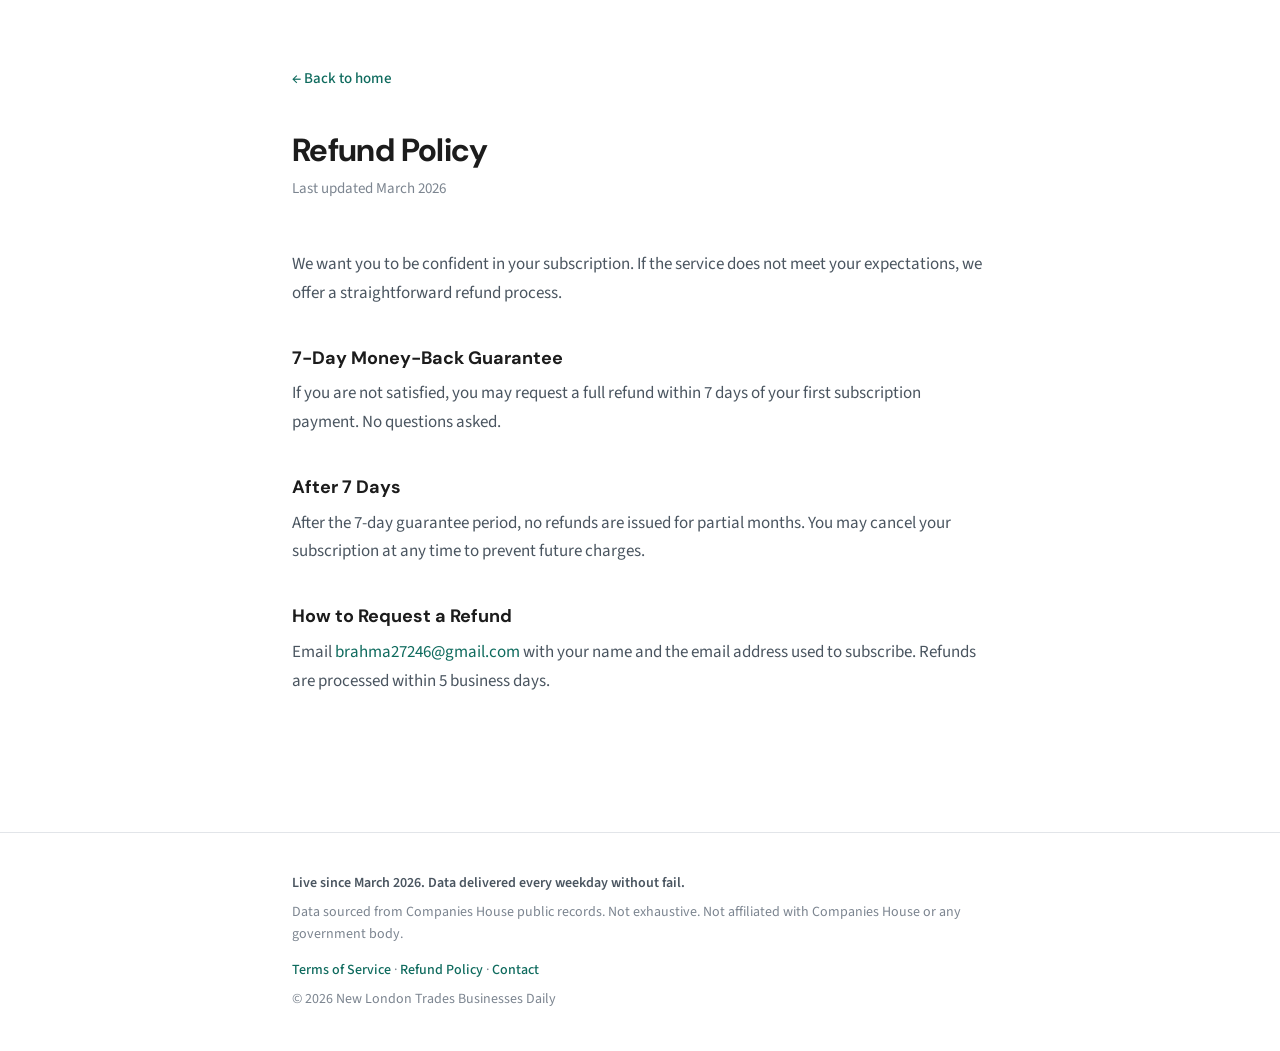
==== refund.html @ 19acf345 "Full redesign: new CSS, Terms, Refund Policy, Lemon Squeezy Co-Authored-By: Claude Sonnet 4.6 <norep" ====
<!DOCTYPE html>
<html lang="en">
<head>
  <meta charset="UTF-8" />
  <meta name="viewport" content="width=device-width, initial-scale=1.0" />
  <title>Refund Policy — New London Trades Businesses Daily</title>
  <meta name="description" content="Refund Policy for New London Trades Businesses Daily." />
  <link rel="preconnect" href="https://fonts.googleapis.com" />
  <link rel="preconnect" href="https://fonts.gstatic.com" crossorigin />
  <link href="https://fonts.googleapis.com/css2?family=DM+Sans:wght@500;700&family=Source+Sans+3:wght@400;600&display=swap" rel="stylesheet" />
  <link rel="stylesheet" href="styles.css" />
</head>
<body>

  <div class="legal-page">
    <div class="container">

      <a class="back-link" href="index.html">← Back to home</a>

      <h1>Refund Policy</h1>
      <p class="legal-subtitle">Last updated March 2026</p>

      <div class="legal-section">
        <p>We want you to be confident in your subscription. If the service does not meet your expectations, we offer a straightforward refund process.</p>
      </div>

      <div class="legal-section">
        <h2>7-Day Money-Back Guarantee</h2>
        <p>If you are not satisfied, you may request a full refund within 7 days of your first subscription payment. No questions asked.</p>
      </div>

      <div class="legal-section">
        <h2>After 7 Days</h2>
        <p>After the 7-day guarantee period, no refunds are issued for partial months. You may cancel your subscription at any time to prevent future charges.</p>
      </div>

      <div class="legal-section">
        <h2>How to Request a Refund</h2>
        <p>Email <a href="mailto:brahma27246@gmail.com">brahma27246@gmail.com</a> with your name and the email address used to subscribe. Refunds are processed within 5 business days.</p>
      </div>

    </div>
  </div>

  <!-- ── Footer ── -->
  <footer>
    <div class="container">
      <p class="footer-trust">Live since March 2026. Data delivered every weekday without fail.</p>
      <p>Data sourced from Companies House public records. Not exhaustive. Not affiliated with Companies House or any government body.</p>
      <p class="footer-nav"><a href="terms.html">Terms of Service</a> · <a href="refund.html">Refund Policy</a> · <a href="mailto:brahma27246@gmail.com">Contact</a></p>
      <p>© 2026 New London Trades Businesses Daily</p>
    </div>
  </footer>

</body>
</html>
---- styles.css ----
/* ============================================================
   New London Trades Businesses Daily — styles.css
   Complete production stylesheet
   ============================================================ */

/* ── Google Fonts ── */

@import url('https://fonts.googleapis.com/css2?family=DM+Sans:wght@500;700&family=Source+Sans+3:wght@400;600&display=swap');

/* ── Custom Properties ── */

:root {
  --accent:            #0f6b5e;
  --accent-hover:      #0b5249;
  --accent-light:      #e8f4f1;
  --bg:                #ffffff;
  --bg-subtle:         #f7f9f8;
  --text:              #1c1c1c;
  --text-secondary:    #4a5560;
  --text-muted:        #7c8590;
  --border:            #e2e5e9;
  --table-header-bg:   #f0f5f3;
  --table-stripe:      #fafcfb;
  --max-width:         760px;
}

/* ── Reset ── */

*, *::before, *::after {
  box-sizing: border-box;
  margin: 0;
  padding: 0;
}

/* ── Base ── */

body {
  font-family: "Source Sans 3", -apple-system, BlinkMacSystemFont,
               "Segoe UI", sans-serif;
  font-size: 1.0625rem;
  font-weight: 400;
  line-height: 1.7;
  color: var(--text);
  background: var(--bg);
  -webkit-font-smoothing: antialiased;
  -moz-osx-font-smoothing: grayscale;
}

h1, h2, h3, .step-number {
  font-family: "DM Sans", -apple-system, BlinkMacSystemFont,
               "Segoe UI", sans-serif;
}

.container {
  max-width: var(--max-width);
  margin: 0 auto;
  padding: 0 2rem;
}

a {
  color: var(--accent);
  text-decoration: none;
}

a:hover {
  text-decoration: underline;
}

/* ── Header / Hero ── */

header {
  padding: 4rem 0 3.5rem;
}

.headline {
  font-size: 2.5rem;
  font-weight: 700;
  line-height: 1.15;
  color: var(--text);
  letter-spacing: -0.02em;
  margin-bottom: 1.25rem;
}

.value-prop {
  font-size: 1.25rem;
  font-weight: 500;
  line-height: 1.5;
  color: var(--accent);
  margin-bottom: 1rem;
  font-family: "DM Sans", -apple-system, BlinkMacSystemFont, "Segoe UI", sans-serif;
}

.subheadline {
  font-size: 1.0625rem;
  color: var(--text-secondary);
  margin-bottom: 0.6rem;
}

.description {
  font-size: 1.0625rem;
  line-height: 1.7;
  color: var(--text-secondary);
}

/* Separator below hero */
header::after {
  content: "";
  display: block;
  margin-top: 3.5rem;
  border-bottom: 1px solid var(--border);
}

/* ── Sections ── */

section {
  padding: 5rem 0;
}

/* ── Section headings ── */

h2 {
  font-size: 1.5rem;
  font-weight: 700;
  color: var(--text);
  margin-bottom: 1.5rem;
  line-height: 1.2;
}

/* ── Proof / Volume section ── */

.proof-title {
  font-size: 1.75rem;
  font-weight: 700;
  color: var(--text);
  margin-bottom: 0.875rem;
  letter-spacing: -0.01em;
  font-family: "DM Sans", -apple-system, BlinkMacSystemFont, "Segoe UI", sans-serif;
  line-height: 1.2;
}

.proof-body {
  font-size: 1.0625rem;
  color: var(--text-secondary);
  line-height: 1.7;
}

/* ── Feature lists ── */

ul.feature-list {
  list-style: none;
  padding: 0;
  display: flex;
  flex-direction: column;
  gap: 0.75rem;
}

ul.feature-list li {
  padding-left: 1.5rem;
  position: relative;
  font-size: 1.0625rem;
  color: var(--text-secondary);
  line-height: 1.6;
}

ul.feature-list li::before {
  content: "–";
  position: absolute;
  left: 0;
  color: var(--accent);
  font-weight: 600;
}

/* ── How it works ── */

.section-how {
  background: var(--bg-subtle);
}

.section-how > .container {
  padding-top: 3rem;
  padding-bottom: 3rem;
  border-radius: 8px;
}

.steps {
  display: grid;
  grid-template-columns: repeat(3, 1fr);
  gap: 2rem;
  margin-top: 0.5rem;
}

.step-number {
  font-size: 2.5rem;
  font-weight: 700;
  color: var(--accent);
  line-height: 1;
  margin-bottom: 0.75rem;
}

.step-title {
  font-size: 1.0625rem;
  font-weight: 700;
  color: var(--text);
  margin-bottom: 0.5rem;
  font-family: "DM Sans", -apple-system, BlinkMacSystemFont, "Segoe UI", sans-serif;
}

.step-desc {
  font-size: 1rem;
  color: var(--text-secondary);
  line-height: 1.6;
}

/* ── Sample table (visual centrepiece) ── */

.section-table {
  padding: 5rem 0;
}

.section-table h2 {
  font-size: 1.5rem;
  margin-bottom: 1.75rem;
}

.table-wrap {
  overflow-x: auto;
  -webkit-overflow-scrolling: touch;
  border: 1px solid var(--border);
  border-radius: 8px;
  background: var(--bg);
}

table {
  width: 100%;
  border-collapse: collapse;
  font-size: 1rem;
  min-width: 500px;
}

thead {
  background: var(--table-header-bg);
}

thead th {
  padding: 0.875rem 1rem;
  text-align: left;
  font-weight: 700;
  font-size: 0.8125rem;
  letter-spacing: 0.05em;
  text-transform: uppercase;
  color: var(--accent);
  border-bottom: 1px solid var(--border);
  white-space: nowrap;
  font-family: "DM Sans", -apple-system, BlinkMacSystemFont, "Segoe UI", sans-serif;
}

tbody tr {
  border-bottom: 1px solid var(--border);
  transition: background 0.1s ease;
}

tbody tr:last-child {
  border-bottom: none;
}

tbody tr:nth-child(even) {
  background: var(--table-stripe);
}

tbody td {
  padding: 0.75rem 1rem;
  vertical-align: middle;
  font-size: 0.9375rem;
  color: var(--text-secondary);
}

tbody td:first-child {
  font-weight: 600;
  color: var(--text);
  white-space: nowrap;
}

.table-note {
  font-size: 0.875rem;
  color: var(--text-muted);
  margin-top: 1rem;
  font-style: italic;
}

/* ── Pricing ── */

.section-pricing {
  padding: 5rem 0;
}

.pricing-card {
  background: var(--bg-subtle);
  border-radius: 12px;
  padding: 3rem;
  text-align: center;
}

.pricing-card h2 {
  font-size: 1.125rem;
  font-weight: 700;
  color: var(--text-muted);
  letter-spacing: 0.05em;
  text-transform: uppercase;
  font-size: 0.8125rem;
  margin-bottom: 1.25rem;
}

.price {
  font-size: 2.5rem;
  font-weight: 700;
  color: var(--text);
  letter-spacing: -0.02em;
  line-height: 1;
  margin-bottom: 0.5rem;
  font-family: "DM Sans", -apple-system, BlinkMacSystemFont, "Segoe UI", sans-serif;
}

.price-period {
  font-size: 1.25rem;
  font-weight: 400;
  color: var(--text-muted);
  letter-spacing: 0;
}

.pricing-support {
  display: flex;
  flex-direction: column;
  gap: 0.4rem;
  margin-top: 1rem;
  margin-bottom: 2rem;
}

.pricing-support p {
  font-size: 0.9375rem;
  color: var(--text-secondary);
  line-height: 1.5;
}

.pricing-support .billing-line {
  font-weight: 600;
  color: var(--text-secondary);
}

.pricing-support .guarantee-line {
  font-weight: 600;
  color: var(--text);
}

.pricing-support .locked-line {
  font-size: 0.875rem;
  color: var(--text-muted);
}

/* ── CTA Buttons ── */

.cta-group {
  display: flex;
  gap: 1rem;
  flex-wrap: wrap;
  justify-content: center;
  margin-bottom: 1.25rem;
}

.btn {
  display: inline-flex;
  align-items: center;
  justify-content: center;
  padding: 16px 36px;
  border-radius: 8px;
  font-size: 1rem;
  font-weight: 600;
  text-decoration: none;
  cursor: pointer;
  min-height: 52px;
  line-height: 1.2;
  transition: background-color 0.2s ease, border-color 0.2s ease;
  font-family: "DM Sans", -apple-system, BlinkMacSystemFont, "Segoe UI", sans-serif;
  letter-spacing: 0.01em;
}

.btn-primary {
  background: var(--accent);
  color: #ffffff;
  border: 2px solid var(--accent);
}

.btn-primary:hover {
  background: var(--accent-hover);
  border-color: var(--accent-hover);
  text-decoration: none;
}

.btn-secondary {
  background: transparent;
  color: var(--accent);
  border: 2px solid var(--accent);
}

.btn-secondary:hover {
  background: var(--accent-light);
  text-decoration: none;
}

.cta-note {
  font-size: 0.875rem;
  color: var(--text-muted);
  line-height: 1.5;
}

/* ── FAQ ── */

.faq-list {
  display: flex;
  flex-direction: column;
  gap: 2rem;
}

.faq-item {
  /* clear spacing via gap above */
}

.faq-q {
  font-size: 1.0625rem;
  font-weight: 600;
  color: var(--accent);
  margin-bottom: 0.4rem;
  font-family: "DM Sans", -apple-system, BlinkMacSystemFont, "Segoe UI", sans-serif;
}

.faq-a {
  font-size: 1.0625rem;
  color: var(--text-secondary);
  line-height: 1.7;
}

/* ── Footer ── */

footer {
  border-top: 1px solid var(--border);
  padding: 2.5rem 0;
  margin-top: 1rem;
}

footer .container {
  display: flex;
  flex-direction: column;
  gap: 0.5rem;
}

footer p {
  font-size: 0.875rem;
  color: var(--text-muted);
  line-height: 1.55;
}

.footer-trust {
  font-weight: 600;
  color: var(--text-secondary) !important;
}

.footer-nav {
  margin-top: 0.375rem;
}

.footer-nav a {
  color: var(--accent);
  font-weight: 500;
  text-decoration: none;
}

.footer-nav a:hover {
  text-decoration: underline;
}

/* ── Legal pages (terms.html, refund.html) ── */

.legal-page {
  padding: 4rem 0 5rem;
}

.back-link {
  display: inline-block;
  font-size: 0.9375rem;
  font-weight: 500;
  color: var(--accent);
  margin-bottom: 2.5rem;
  text-decoration: none;
}

.back-link:hover {
  text-decoration: underline;
}

.legal-page h1 {
  font-size: 2rem;
  font-weight: 700;
  color: var(--text);
  letter-spacing: -0.02em;
  margin-bottom: 0.5rem;
  line-height: 1.15;
}

.legal-page .legal-subtitle {
  font-size: 0.9375rem;
  color: var(--text-muted);
  margin-bottom: 3rem;
}

.legal-section {
  margin-bottom: 2.5rem;
}

.legal-section h2 {
  font-size: 1.125rem;
  font-weight: 700;
  color: var(--text);
  margin-bottom: 0.625rem;
}

.legal-section p {
  font-size: 1.0625rem;
  color: var(--text-secondary);
  line-height: 1.7;
}

.legal-section a {
  color: var(--accent);
  text-decoration: none;
}

.legal-section a:hover {
  text-decoration: underline;
}

/* ── Mobile ── */

@media (max-width: 640px) {
  .container {
    padding: 0 1.25rem;
  }

  header {
    padding: 2.75rem 0 2.5rem;
  }

  header::after {
    margin-top: 2.5rem;
  }

  .headline {
    font-size: 1.75rem;
  }

  .value-prop {
    font-size: 1.125rem;
  }

  .proof-title {
    font-size: 1.4rem;
  }

  section {
    padding: 3.5rem 0;
  }

  .section-table,
  .section-pricing {
    padding: 3.5rem 0;
  }

  .steps {
    grid-template-columns: 1fr;
    gap: 2rem;
  }

  .pricing-card {
    padding: 2rem 1.5rem;
    text-align: left;
  }

  .cta-group {
    flex-direction: column;
    gap: 0.75rem;
  }

  .btn {
    width: 100%;
    text-align: center;
    min-height: 52px;
  }

  .price {
    font-size: 2rem;
  }

  .legal-page h1 {
    font-size: 1.625rem;
  }
}
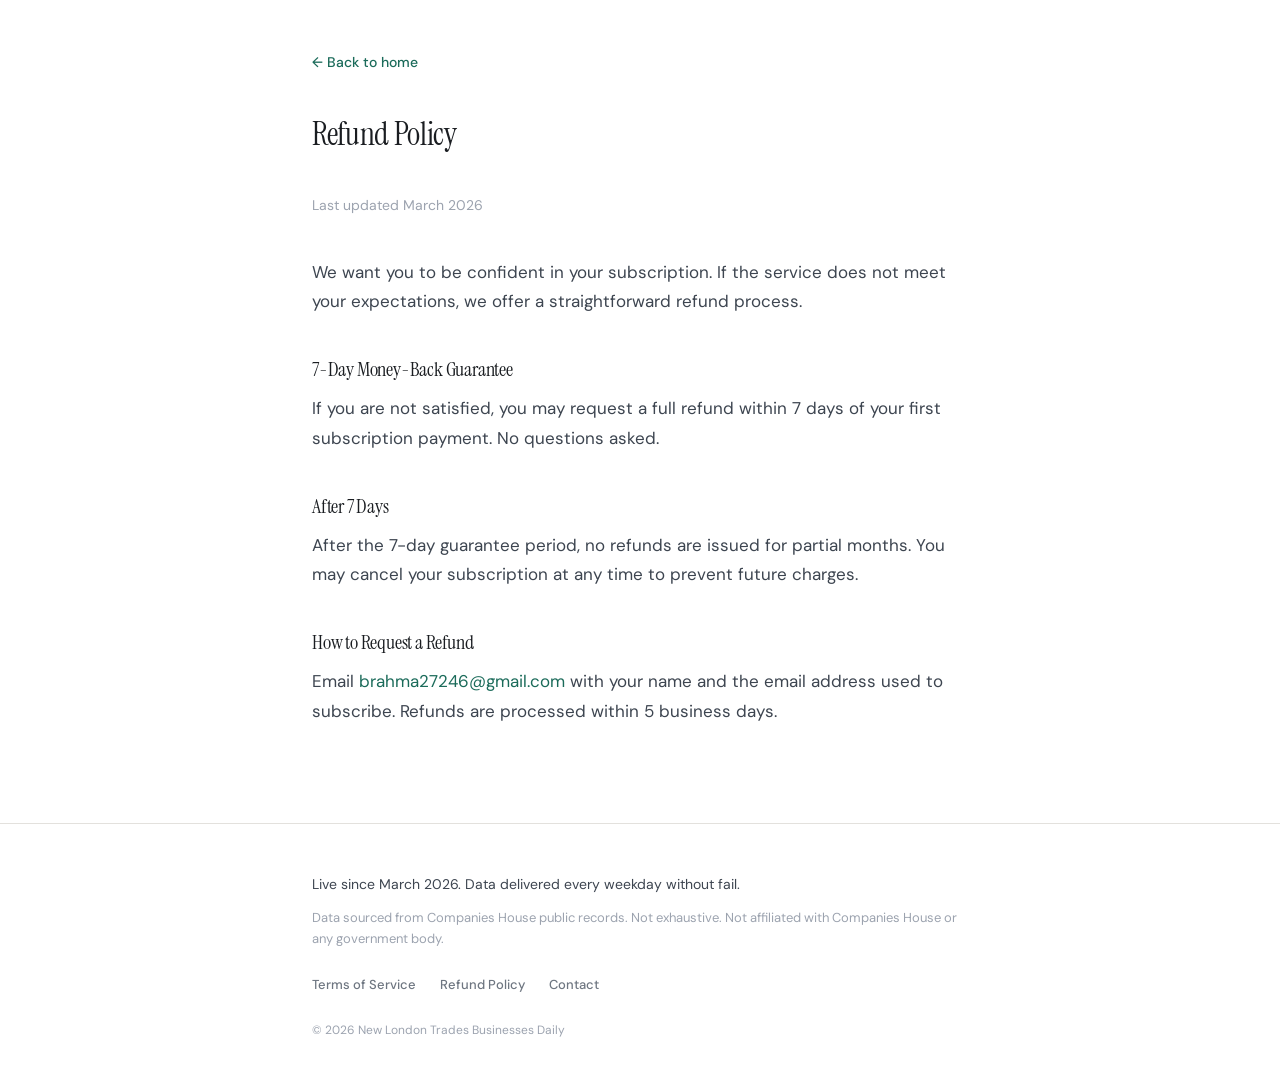
==== commit 94ea4cff: "Complete redesign: editorial layout, email mockup, updated terms and refund Co-Authored-By: Claude S" ====
--- a/refund.html
+++ b/refund.html
@@ -1,56 +1,50 @@
 <!DOCTYPE html>
 <html lang="en">
 <head>
-  <meta charset="UTF-8" />
-  <meta name="viewport" content="width=device-width, initial-scale=1.0" />
-  <title>Refund Policy — New London Trades Businesses Daily</title>
-  <meta name="description" content="Refund Policy for New London Trades Businesses Daily." />
-  <link rel="preconnect" href="https://fonts.googleapis.com" />
-  <link rel="preconnect" href="https://fonts.gstatic.com" crossorigin />
-  <link href="https://fonts.googleapis.com/css2?family=DM+Sans:wght@500;700&family=Source+Sans+3:wght@400;600&display=swap" rel="stylesheet" />
-  <link rel="stylesheet" href="styles.css" />
+    <meta charset="UTF-8">
+    <meta name="viewport" content="width=device-width, initial-scale=1.0">
+    <title>Refund Policy — New London Trades Businesses Daily</title>
+    <link rel="preconnect" href="https://fonts.googleapis.com">
+    <link rel="preconnect" href="https://fonts.gstatic.com" crossorigin>
+    <link href="https://fonts.googleapis.com/css2?family=Instrument+Serif&family=DM+Sans:wght@400;500;600&display=swap" rel="stylesheet">
+    <link rel="stylesheet" href="styles.css">
 </head>
 <body>
 
-  <div class="legal-page">
-    <div class="container">
+    <div class="legal-page">
+        <div class="container">
 
-      <a class="back-link" href="index.html">← Back to home</a>
+            <a class="back-link" href="index.html">← Back to home</a>
 
-      <h1>Refund Policy</h1>
-      <p class="legal-subtitle">Last updated March 2026</p>
+            <h1>Refund Policy</h1>
+            <p style="color: var(--ink-faint); font-size: 0.875rem; margin-bottom: 2.5rem;">Last updated March 2026</p>
 
-      <div class="legal-section">
-        <p>We want you to be confident in your subscription. If the service does not meet your expectations, we offer a straightforward refund process.</p>
-      </div>
+            <p>We want you to be confident in your subscription. If the service does not meet your expectations, we offer a straightforward refund process.</p>
 
-      <div class="legal-section">
-        <h2>7-Day Money-Back Guarantee</h2>
-        <p>If you are not satisfied, you may request a full refund within 7 days of your first subscription payment. No questions asked.</p>
-      </div>
+            <h2>7-Day Money-Back Guarantee</h2>
+            <p>If you are not satisfied, you may request a full refund within 7 days of your first subscription payment. No questions asked.</p>
 
-      <div class="legal-section">
-        <h2>After 7 Days</h2>
-        <p>After the 7-day guarantee period, no refunds are issued for partial months. You may cancel your subscription at any time to prevent future charges.</p>
-      </div>
+            <h2>After 7 Days</h2>
+            <p>After the 7-day guarantee period, no refunds are issued for partial months. You may cancel your subscription at any time to prevent future charges.</p>
 
-      <div class="legal-section">
-        <h2>How to Request a Refund</h2>
-        <p>Email <a href="mailto:brahma27246@gmail.com">brahma27246@gmail.com</a> with your name and the email address used to subscribe. Refunds are processed within 5 business days.</p>
-      </div>
+            <h2>How to Request a Refund</h2>
+            <p>Email <a href="mailto:brahma27246@gmail.com">brahma27246@gmail.com</a> with your name and the email address used to subscribe. Refunds are processed within 5 business days.</p>
 
+        </div>
     </div>
-  </div>
 
-  <!-- ── Footer ── -->
-  <footer>
-    <div class="container">
-      <p class="footer-trust">Live since March 2026. Data delivered every weekday without fail.</p>
-      <p>Data sourced from Companies House public records. Not exhaustive. Not affiliated with Companies House or any government body.</p>
-      <p class="footer-nav"><a href="terms.html">Terms of Service</a> · <a href="refund.html">Refund Policy</a> · <a href="mailto:brahma27246@gmail.com">Contact</a></p>
-      <p>© 2026 New London Trades Businesses Daily</p>
-    </div>
-  </footer>
+    <footer class="footer">
+        <div class="container">
+            <p class="footer-trust">Live since March 2026. Data delivered every weekday without fail.</p>
+            <p class="footer-disclaimer">Data sourced from Companies House public records. Not exhaustive. Not affiliated with Companies House or any government body.</p>
+            <div class="footer-links">
+                <a href="terms.html">Terms of Service</a>
+                <a href="refund.html">Refund Policy</a>
+                <a href="mailto:brahma27246@gmail.com">Contact</a>
+            </div>
+            <p class="footer-copy">© 2026 New London Trades Businesses Daily</p>
+        </div>
+    </footer>
 
 </body>
 </html>
--- a/styles.css
+++ b/styles.css
@@ -1,604 +1,159 @@
-/* ============================================================
-   New London Trades Businesses Daily — styles.css
-   Complete production stylesheet
-   ============================================================ */
-
-/* ── Google Fonts ── */
-
-@import url('https://fonts.googleapis.com/css2?family=DM+Sans:wght@500;700&family=Source+Sans+3:wght@400;600&display=swap');
-
-/* ── Custom Properties ── */
-
 :root {
-  --accent:            #0f6b5e;
-  --accent-hover:      #0b5249;
-  --accent-light:      #e8f4f1;
-  --bg:                #ffffff;
-  --bg-subtle:         #f7f9f8;
-  --text:              #1c1c1c;
-  --text-secondary:    #4a5560;
-  --text-muted:        #7c8590;
-  --border:            #e2e5e9;
-  --table-header-bg:   #f0f5f3;
-  --table-stripe:      #fafcfb;
-  --max-width:         760px;
+    --serif: 'Instrument Serif', Georgia, 'Times New Roman', serif;
+    --sans: 'DM Sans', -apple-system, BlinkMacSystemFont, sans-serif;
+    --ink: #1a1d21;
+    --ink-secondary: #3d4550;
+    --ink-muted: #6e7681;
+    --ink-faint: #9ca3af;
+    --surface: #ffffff;
+    --surface-warm: #f9f8f6;
+    --surface-accent: #f0eeeb;
+    --accent: #1b6b5a;
+    --accent-hover: #145849;
+    --accent-faint: #e6f0ed;
+    --rule: #e3e1dd;
+    --rule-light: #eeedea;
+    --max-w: 720px;
+    --px: 2rem;
 }
 
-/* ── Reset ── */
+*, *::before, *::after { margin: 0; padding: 0; box-sizing: border-box; }
+html { font-size: 16px; -webkit-font-smoothing: antialiased; -moz-osx-font-smoothing: grayscale; }
+body { font-family: var(--sans); color: var(--ink); background: var(--surface); line-height: 1.7; }
 
-*, *::before, *::after {
-  box-sizing: border-box;
-  margin: 0;
-  padding: 0;
+.container { max-width: var(--max-w); margin: 0 auto; padding: 0 var(--px); }
+
+h1, h2, h3 { font-family: var(--serif); font-weight: 400; letter-spacing: -0.01em; }
+h2 { font-size: 1.75rem; color: var(--ink); margin-bottom: 1.25rem; line-height: 1.25; }
+p { color: var(--ink-secondary); font-size: 1.0625rem; line-height: 1.75; }
+a { color: var(--accent); text-decoration: none; transition: color 0.15s ease; }
+a:hover { color: var(--accent-hover); }
+
+/* Topbar */
+.topbar { border-bottom: 1px solid var(--rule-light); padding: 1rem 0; }
+.topbar-inner { display: flex; align-items: center; justify-content: space-between; }
+.topbar-brand { font-family: var(--sans); font-size: 0.8125rem; font-weight: 600; letter-spacing: 0.06em; text-transform: uppercase; color: var(--ink); }
+.topbar-cta { font-size: 0.875rem; font-weight: 500; color: var(--accent); }
+
+/* Hero */
+.hero { padding: 5rem 0 4rem; border-bottom: 1px solid var(--rule-light); }
+.hero h1 { font-size: 3rem; line-height: 1.1; color: var(--ink); margin-bottom: 1.5rem; max-width: 620px; }
+.hero-sub { font-size: 1.125rem; color: var(--ink-secondary); margin-bottom: 1rem; max-width: 560px; line-height: 1.65; }
+.hero-detail { font-size: 1rem; color: var(--ink-muted); max-width: 520px; margin-bottom: 2rem; }
+.hero-cta { display: inline-flex; align-items: center; gap: 0.375rem; font-weight: 500; font-size: 1rem; color: var(--accent); border-bottom: 1px solid var(--accent); padding-bottom: 2px; transition: all 0.15s ease; }
+.hero-cta:hover { color: var(--accent-hover); border-color: var(--accent-hover); }
+
+/* Stat banner */
+.stat-banner { background: var(--surface-warm); border-bottom: 1px solid var(--rule-light); padding: 3rem 0; }
+.stat-banner-inner { display: flex; align-items: baseline; gap: 2rem; flex-wrap: wrap; }
+.stat-number { font-family: var(--serif); font-size: 3.5rem; line-height: 1; color: var(--accent); flex-shrink: 0; }
+.stat-text { font-size: 1.0625rem; color: var(--ink-secondary); max-width: 440px; line-height: 1.65; }
+
+/* Section utility */
+.section { padding: 4.5rem 0; }
+.section--bordered { border-bottom: 1px solid var(--rule-light); }
+.section--warm { background: var(--surface-warm); }
+.section-label { font-family: var(--sans); font-size: 0.75rem; font-weight: 600; letter-spacing: 0.1em; text-transform: uppercase; color: var(--accent); margin-bottom: 1rem; }
+
+/* Features list */
+.features-list { list-style: none; display: grid; gap: 0; }
+.features-list li { padding: 1.125rem 0; border-bottom: 1px solid var(--rule-light); font-size: 1.0625rem; color: var(--ink-secondary); display: flex; align-items: baseline; gap: 0.75rem; }
+.features-list li:last-child { border-bottom: none; }
+.features-list .check { color: var(--accent); font-weight: 600; flex-shrink: 0; font-size: 1.125rem; }
+
+/* How it works */
+.steps { display: grid; grid-template-columns: repeat(3, 1fr); gap: 3rem; margin-top: 2rem; }
+.step-number { font-family: var(--serif); font-size: 2.5rem; color: var(--accent); line-height: 1; margin-bottom: 0.75rem; }
+.step-title { font-family: var(--sans); font-weight: 600; font-size: 1rem; color: var(--ink); margin-bottom: 0.5rem; }
+.step-desc { font-size: 0.9375rem; color: var(--ink-muted); line-height: 1.6; }
+
+/* Audience grid */
+.audience-grid { display: grid; grid-template-columns: 1fr 1fr; gap: 1rem; margin-top: 1.5rem; }
+.audience-card { padding: 1.25rem 1.5rem; background: var(--surface); border: 1px solid var(--rule); border-radius: 6px; font-size: 0.9375rem; color: var(--ink-secondary); line-height: 1.5; }
+
+/* Email mockup */
+.email-mockup-section { padding: 4.5rem 0; background: var(--surface-warm); border-top: 1px solid var(--rule-light); border-bottom: 1px solid var(--rule-light); }
+.email-mockup-layout { display: grid; grid-template-columns: 1fr 1fr; gap: 3rem; align-items: start; margin-top: 2rem; }
+.email-mockup-text p { margin-bottom: 1rem; }
+.email-mockup-frame { background: var(--surface); border: 1px solid var(--rule); border-radius: 8px; overflow: hidden; box-shadow: 0 2px 12px rgba(0,0,0,0.06); }
+.email-mockup-header { background: var(--surface-accent); padding: 0.75rem 1.25rem; border-bottom: 1px solid var(--rule); display: flex; flex-direction: column; gap: 0.25rem; }
+.email-mockup-header .em-from, .email-mockup-header .em-to { font-size: 0.6875rem; color: var(--ink-faint); }
+.email-mockup-header .em-subject { font-size: 0.8125rem; font-weight: 600; color: var(--ink); }
+.email-mockup-body { padding: 1.25rem; }
+.email-mockup-body .em-title { font-family: var(--sans); font-weight: 600; font-size: 0.8125rem; color: var(--ink); margin-bottom: 0.25rem; }
+.email-mockup-body .em-summary { font-size: 0.6875rem; color: var(--ink-muted); margin-bottom: 1rem; padding-bottom: 0.75rem; border-bottom: 1px solid var(--rule-light); }
+.email-mockup-body .em-entry { padding: 0.5rem 0; border-bottom: 1px solid var(--rule-light); }
+.email-mockup-body .em-entry:last-child { border-bottom: none; }
+.email-mockup-body .em-company { font-size: 0.75rem; font-weight: 600; color: var(--ink); }
+.email-mockup-body .em-trade { font-size: 0.6875rem; color: var(--ink-muted); }
+.email-mockup-body .em-meta { font-size: 0.625rem; color: var(--ink-faint); margin-top: 0.125rem; }
+
+/* Credibility strip */
+.credibility-strip { padding: 2.5rem 0; border-bottom: 1px solid var(--rule-light); text-align: center; }
+.credibility-items { display: flex; justify-content: center; gap: 3rem; flex-wrap: wrap; }
+.cred-item { display: flex; flex-direction: column; align-items: center; gap: 0.375rem; }
+.cred-number { font-family: var(--serif); font-size: 1.75rem; color: var(--accent); line-height: 1; }
+.cred-label { font-size: 0.75rem; font-weight: 500; color: var(--ink-muted); text-transform: uppercase; letter-spacing: 0.05em; }
+
+/* Pricing */
+.pricing-section { padding: 5rem 0; background: var(--surface-warm); border-top: 1px solid var(--rule-light); border-bottom: 1px solid var(--rule-light); }
+.pricing-card { max-width: 520px; margin: 0 auto; text-align: center; }
+.pricing-amount { font-family: var(--serif); font-size: 3.5rem; color: var(--ink); line-height: 1; margin-bottom: 0.5rem; }
+.pricing-period { font-size: 1rem; color: var(--ink-muted); margin-bottom: 2rem; }
+.pricing-details { list-style: none; margin-bottom: 2.5rem; }
+.pricing-details li { padding: 0.5rem 0; font-size: 0.9375rem; color: var(--ink-secondary); }
+.pricing-details li.highlight { color: var(--accent); font-weight: 500; }
+.pricing-details li + li { border-top: 1px solid var(--rule-light); }
+
+/* Buttons */
+.btn-group { display: flex; gap: 0.75rem; justify-content: center; flex-wrap: wrap; margin-bottom: 1.25rem; }
+.btn { display: inline-flex; align-items: center; justify-content: center; padding: 0.9375rem 2rem; font-family: var(--sans); font-size: 0.9375rem; font-weight: 600; border-radius: 6px; text-decoration: none; transition: all 0.2s ease; cursor: pointer; border: 2px solid transparent; min-width: 200px; }
+.btn-primary { background: var(--accent); color: #fff; border-color: var(--accent); }
+.btn-primary:hover { background: var(--accent-hover); border-color: var(--accent-hover); color: #fff; }
+.btn-secondary { background: transparent; color: var(--accent); border-color: var(--accent); }
+.btn-secondary:hover { background: var(--accent-faint); color: var(--accent-hover); }
+.pricing-footnote { font-size: 0.8125rem; color: var(--ink-faint); }
+
+/* FAQ */
+.faq-list { max-width: 600px; }
+.faq-item { padding: 1.5rem 0; border-bottom: 1px solid var(--rule-light); }
+.faq-item:first-child { padding-top: 0; }
+.faq-item:last-child { border-bottom: none; }
+.faq-q { font-family: var(--sans); font-weight: 600; font-size: 1rem; color: var(--ink); margin-bottom: 0.5rem; }
+.faq-a { font-size: 0.9375rem; color: var(--ink-muted); line-height: 1.7; }
+
+/* Footer */
+.footer { border-top: 1px solid var(--rule); padding: 3rem 0; background: var(--surface); }
+.footer-trust { font-size: 0.875rem; color: var(--ink-secondary); margin-bottom: 0.75rem; }
+.footer-disclaimer { font-size: 0.8125rem; color: var(--ink-faint); margin-bottom: 1.5rem; line-height: 1.6; }
+.footer-links { display: flex; gap: 1.5rem; flex-wrap: wrap; margin-bottom: 1.5rem; }
+.footer-links a { font-size: 0.8125rem; font-weight: 500; color: var(--ink-muted); }
+.footer-links a:hover { color: var(--accent); }
+.footer-copy { font-size: 0.75rem; color: var(--ink-faint); }
+
+/* Legal pages (terms, refund) */
+.legal-page { padding: 3rem 0 5rem; }
+.legal-page .back-link { display: inline-block; font-size: 0.875rem; font-weight: 500; color: var(--accent); margin-bottom: 2rem; }
+.legal-page h1 { font-size: 2rem; margin-bottom: 2rem; }
+.legal-page h2 { font-size: 1.25rem; margin-top: 2.5rem; margin-bottom: 0.75rem; }
+.legal-page p { margin-bottom: 1rem; }
+
+/* Responsive */
+@media (max-width: 640px) {
+    :root { --px: 1.25rem; }
+    .hero { padding: 3rem 0 2.5rem; }
+    .hero h1 { font-size: 2rem; }
+    .stat-banner-inner { flex-direction: column; gap: 0.75rem; }
+    .stat-number { font-size: 2.5rem; }
+    h2 { font-size: 1.5rem; }
+    .steps { grid-template-columns: 1fr; gap: 2rem; }
+    .audience-grid { grid-template-columns: 1fr; }
+    .email-mockup-layout { grid-template-columns: 1fr; gap: 2rem; }
+    .btn-group { flex-direction: column; }
+    .btn { width: 100%; min-width: unset; }
+    .pricing-amount { font-size: 2.5rem; }
+    .section { padding: 3rem 0; }
+    .email-mockup-section { padding: 3rem 0; }
+    .pricing-section { padding: 3.5rem 0; }
+    .credibility-items { gap: 2rem; }
 }
-
-/* ── Base ── */
-
-body {
-  font-family: "Source Sans 3", -apple-system, BlinkMacSystemFont,
-               "Segoe UI", sans-serif;
-  font-size: 1.0625rem;
-  font-weight: 400;
-  line-height: 1.7;
-  color: var(--text);
-  background: var(--bg);
-  -webkit-font-smoothing: antialiased;
-  -moz-osx-font-smoothing: grayscale;
-}
-
-h1, h2, h3, .step-number {
-  font-family: "DM Sans", -apple-system, BlinkMacSystemFont,
-               "Segoe UI", sans-serif;
-}
-
-.container {
-  max-width: var(--max-width);
-  margin: 0 auto;
-  padding: 0 2rem;
-}
-
-a {
-  color: var(--accent);
-  text-decoration: none;
-}
-
-a:hover {
-  text-decoration: underline;
-}
-
-/* ── Header / Hero ── */
-
-header {
-  padding: 4rem 0 3.5rem;
-}
-
-.headline {
-  font-size: 2.5rem;
-  font-weight: 700;
-  line-height: 1.15;
-  color: var(--text);
-  letter-spacing: -0.02em;
-  margin-bottom: 1.25rem;
-}
-
-.value-prop {
-  font-size: 1.25rem;
-  font-weight: 500;
-  line-height: 1.5;
-  color: var(--accent);
-  margin-bottom: 1rem;
-  font-family: "DM Sans", -apple-system, BlinkMacSystemFont, "Segoe UI", sans-serif;
-}
-
-.subheadline {
-  font-size: 1.0625rem;
-  color: var(--text-secondary);
-  margin-bottom: 0.6rem;
-}
-
-.description {
-  font-size: 1.0625rem;
-  line-height: 1.7;
-  color: var(--text-secondary);
-}
-
-/* Separator below hero */
-header::after {
-  content: "";
-  display: block;
-  margin-top: 3.5rem;
-  border-bottom: 1px solid var(--border);
-}
-
-/* ── Sections ── */
-
-section {
-  padding: 5rem 0;
-}
-
-/* ── Section headings ── */
-
-h2 {
-  font-size: 1.5rem;
-  font-weight: 700;
-  color: var(--text);
-  margin-bottom: 1.5rem;
-  line-height: 1.2;
-}
-
-/* ── Proof / Volume section ── */
-
-.proof-title {
-  font-size: 1.75rem;
-  font-weight: 700;
-  color: var(--text);
-  margin-bottom: 0.875rem;
-  letter-spacing: -0.01em;
-  font-family: "DM Sans", -apple-system, BlinkMacSystemFont, "Segoe UI", sans-serif;
-  line-height: 1.2;
-}
-
-.proof-body {
-  font-size: 1.0625rem;
-  color: var(--text-secondary);
-  line-height: 1.7;
-}
-
-/* ── Feature lists ── */
-
-ul.feature-list {
-  list-style: none;
-  padding: 0;
-  display: flex;
-  flex-direction: column;
-  gap: 0.75rem;
-}
-
-ul.feature-list li {
-  padding-left: 1.5rem;
-  position: relative;
-  font-size: 1.0625rem;
-  color: var(--text-secondary);
-  line-height: 1.6;
-}
-
-ul.feature-list li::before {
-  content: "–";
-  position: absolute;
-  left: 0;
-  color: var(--accent);
-  font-weight: 600;
-}
-
-/* ── How it works ── */
-
-.section-how {
-  background: var(--bg-subtle);
-}
-
-.section-how > .container {
-  padding-top: 3rem;
-  padding-bottom: 3rem;
-  border-radius: 8px;
-}
-
-.steps {
-  display: grid;
-  grid-template-columns: repeat(3, 1fr);
-  gap: 2rem;
-  margin-top: 0.5rem;
-}
-
-.step-number {
-  font-size: 2.5rem;
-  font-weight: 700;
-  color: var(--accent);
-  line-height: 1;
-  margin-bottom: 0.75rem;
-}
-
-.step-title {
-  font-size: 1.0625rem;
-  font-weight: 700;
-  color: var(--text);
-  margin-bottom: 0.5rem;
-  font-family: "DM Sans", -apple-system, BlinkMacSystemFont, "Segoe UI", sans-serif;
-}
-
-.step-desc {
-  font-size: 1rem;
-  color: var(--text-secondary);
-  line-height: 1.6;
-}
-
-/* ── Sample table (visual centrepiece) ── */
-
-.section-table {
-  padding: 5rem 0;
-}
-
-.section-table h2 {
-  font-size: 1.5rem;
-  margin-bottom: 1.75rem;
-}
-
-.table-wrap {
-  overflow-x: auto;
-  -webkit-overflow-scrolling: touch;
-  border: 1px solid var(--border);
-  border-radius: 8px;
-  background: var(--bg);
-}
-
-table {
-  width: 100%;
-  border-collapse: collapse;
-  font-size: 1rem;
-  min-width: 500px;
-}
-
-thead {
-  background: var(--table-header-bg);
-}
-
-thead th {
-  padding: 0.875rem 1rem;
-  text-align: left;
-  font-weight: 700;
-  font-size: 0.8125rem;
-  letter-spacing: 0.05em;
-  text-transform: uppercase;
-  color: var(--accent);
-  border-bottom: 1px solid var(--border);
-  white-space: nowrap;
-  font-family: "DM Sans", -apple-system, BlinkMacSystemFont, "Segoe UI", sans-serif;
-}
-
-tbody tr {
-  border-bottom: 1px solid var(--border);
-  transition: background 0.1s ease;
-}
-
-tbody tr:last-child {
-  border-bottom: none;
-}
-
-tbody tr:nth-child(even) {
-  background: var(--table-stripe);
-}
-
-tbody td {
-  padding: 0.75rem 1rem;
-  vertical-align: middle;
-  font-size: 0.9375rem;
-  color: var(--text-secondary);
-}
-
-tbody td:first-child {
-  font-weight: 600;
-  color: var(--text);
-  white-space: nowrap;
-}
-
-.table-note {
-  font-size: 0.875rem;
-  color: var(--text-muted);
-  margin-top: 1rem;
-  font-style: italic;
-}
-
-/* ── Pricing ── */
-
-.section-pricing {
-  padding: 5rem 0;
-}
-
-.pricing-card {
-  background: var(--bg-subtle);
-  border-radius: 12px;
-  padding: 3rem;
-  text-align: center;
-}
-
-.pricing-card h2 {
-  font-size: 1.125rem;
-  font-weight: 700;
-  color: var(--text-muted);
-  letter-spacing: 0.05em;
-  text-transform: uppercase;
-  font-size: 0.8125rem;
-  margin-bottom: 1.25rem;
-}
-
-.price {
-  font-size: 2.5rem;
-  font-weight: 700;
-  color: var(--text);
-  letter-spacing: -0.02em;
-  line-height: 1;
-  margin-bottom: 0.5rem;
-  font-family: "DM Sans", -apple-system, BlinkMacSystemFont, "Segoe UI", sans-serif;
-}
-
-.price-period {
-  font-size: 1.25rem;
-  font-weight: 400;
-  color: var(--text-muted);
-  letter-spacing: 0;
-}
-
-.pricing-support {
-  display: flex;
-  flex-direction: column;
-  gap: 0.4rem;
-  margin-top: 1rem;
-  margin-bottom: 2rem;
-}
-
-.pricing-support p {
-  font-size: 0.9375rem;
-  color: var(--text-secondary);
-  line-height: 1.5;
-}
-
-.pricing-support .billing-line {
-  font-weight: 600;
-  color: var(--text-secondary);
-}
-
-.pricing-support .guarantee-line {
-  font-weight: 600;
-  color: var(--text);
-}
-
-.pricing-support .locked-line {
-  font-size: 0.875rem;
-  color: var(--text-muted);
-}
-
-/* ── CTA Buttons ── */
-
-.cta-group {
-  display: flex;
-  gap: 1rem;
-  flex-wrap: wrap;
-  justify-content: center;
-  margin-bottom: 1.25rem;
-}
-
-.btn {
-  display: inline-flex;
-  align-items: center;
-  justify-content: center;
-  padding: 16px 36px;
-  border-radius: 8px;
-  font-size: 1rem;
-  font-weight: 600;
-  text-decoration: none;
-  cursor: pointer;
-  min-height: 52px;
-  line-height: 1.2;
-  transition: background-color 0.2s ease, border-color 0.2s ease;
-  font-family: "DM Sans", -apple-system, BlinkMacSystemFont, "Segoe UI", sans-serif;
-  letter-spacing: 0.01em;
-}
-
-.btn-primary {
-  background: var(--accent);
-  color: #ffffff;
-  border: 2px solid var(--accent);
-}
-
-.btn-primary:hover {
-  background: var(--accent-hover);
-  border-color: var(--accent-hover);
-  text-decoration: none;
-}
-
-.btn-secondary {
-  background: transparent;
-  color: var(--accent);
-  border: 2px solid var(--accent);
-}
-
-.btn-secondary:hover {
-  background: var(--accent-light);
-  text-decoration: none;
-}
-
-.cta-note {
-  font-size: 0.875rem;
-  color: var(--text-muted);
-  line-height: 1.5;
-}
-
-/* ── FAQ ── */
-
-.faq-list {
-  display: flex;
-  flex-direction: column;
-  gap: 2rem;
-}
-
-.faq-item {
-  /* clear spacing via gap above */
-}
-
-.faq-q {
-  font-size: 1.0625rem;
-  font-weight: 600;
-  color: var(--accent);
-  margin-bottom: 0.4rem;
-  font-family: "DM Sans", -apple-system, BlinkMacSystemFont, "Segoe UI", sans-serif;
-}
-
-.faq-a {
-  font-size: 1.0625rem;
-  color: var(--text-secondary);
-  line-height: 1.7;
-}
-
-/* ── Footer ── */
-
-footer {
-  border-top: 1px solid var(--border);
-  padding: 2.5rem 0;
-  margin-top: 1rem;
-}
-
-footer .container {
-  display: flex;
-  flex-direction: column;
-  gap: 0.5rem;
-}
-
-footer p {
-  font-size: 0.875rem;
-  color: var(--text-muted);
-  line-height: 1.55;
-}
-
-.footer-trust {
-  font-weight: 600;
-  color: var(--text-secondary) !important;
-}
-
-.footer-nav {
-  margin-top: 0.375rem;
-}
-
-.footer-nav a {
-  color: var(--accent);
-  font-weight: 500;
-  text-decoration: none;
-}
-
-.footer-nav a:hover {
-  text-decoration: underline;
-}
-
-/* ── Legal pages (terms.html, refund.html) ── */
-
-.legal-page {
-  padding: 4rem 0 5rem;
-}
-
-.back-link {
-  display: inline-block;
-  font-size: 0.9375rem;
-  font-weight: 500;
-  color: var(--accent);
-  margin-bottom: 2.5rem;
-  text-decoration: none;
-}
-
-.back-link:hover {
-  text-decoration: underline;
-}
-
-.legal-page h1 {
-  font-size: 2rem;
-  font-weight: 700;
-  color: var(--text);
-  letter-spacing: -0.02em;
-  margin-bottom: 0.5rem;
-  line-height: 1.15;
-}
-
-.legal-page .legal-subtitle {
-  font-size: 0.9375rem;
-  color: var(--text-muted);
-  margin-bottom: 3rem;
-}
-
-.legal-section {
-  margin-bottom: 2.5rem;
-}
-
-.legal-section h2 {
-  font-size: 1.125rem;
-  font-weight: 700;
-  color: var(--text);
-  margin-bottom: 0.625rem;
-}
-
-.legal-section p {
-  font-size: 1.0625rem;
-  color: var(--text-secondary);
-  line-height: 1.7;
-}
-
-.legal-section a {
-  color: var(--accent);
-  text-decoration: none;
-}
-
-.legal-section a:hover {
-  text-decoration: underline;
-}
-
-/* ── Mobile ── */
-
-@media (max-width: 640px) {
-  .container {
-    padding: 0 1.25rem;
-  }
-
-  header {
-    padding: 2.75rem 0 2.5rem;
-  }
-
-  header::after {
-    margin-top: 2.5rem;
-  }
-
-  .headline {
-    font-size: 1.75rem;
-  }
-
-  .value-prop {
-    font-size: 1.125rem;
-  }
-
-  .proof-title {
-    font-size: 1.4rem;
-  }
-
-  section {
-    padding: 3.5rem 0;
-  }
-
-  .section-table,
-  .section-pricing {
-    padding: 3.5rem 0;
-  }
-
-  .steps {
-    grid-template-columns: 1fr;
-    gap: 2rem;
-  }
-
-  .pricing-card {
-    padding: 2rem 1.5rem;
-    text-align: left;
-  }
-
-  .cta-group {
-    flex-direction: column;
-    gap: 0.75rem;
-  }
-
-  .btn {
-    width: 100%;
-    text-align: center;
-    min-height: 52px;
-  }
-
-  .price {
-    font-size: 2rem;
-  }
-
-  .legal-page h1 {
-    font-size: 1.625rem;
-  }
-}
